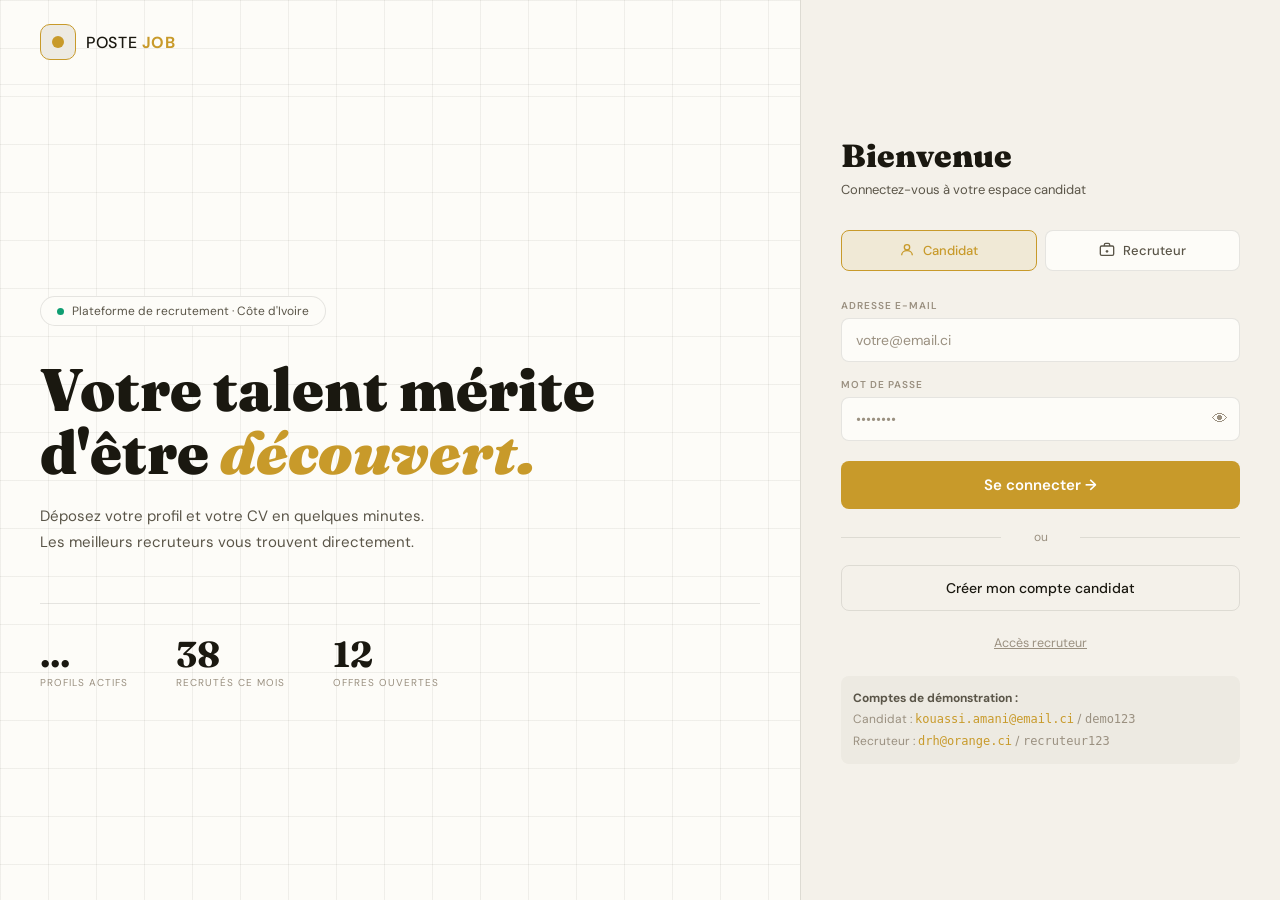
==== profil.html @ 175a701e "premier commit" ====
<!DOCTYPE html>
<html lang="fr">
<head>
<meta charset="UTF-8">
<meta name="viewport" content="width=device-width, initial-scale=1.0">
<title>POSTE JOB — Mon profil</title>
<link rel="stylesheet" href="assets/css/profil.css">
<link href="https://fonts.googleapis.com/css2?family=Fraunces:ital,wght@0,400;0,700;0,900;1,700&family=DM+Sans:wght@300;400;500;600&display=swap" rel="stylesheet">

</head>
<body>

<nav class="topbar">
  <div class="logo-wrap" onclick="window.location.href='index.html'">
    <div class="logo-icon"><span></span></div>
    <div class="logo-text">POSTE <strong>JOB</strong></div>
  </div>
  <div class="topbar-right">
    <button class="notif-btn">🔔</button>
    <div class="user-chip">
      <div class="user-ava" id="topbar-ava">?</div>
      <span id="topbar-name">Chargement…</span>
    </div>
    <button class="btn-ghost" onclick="logout()">Déconnexion</button>
  </div>
</nav>

<div class="layout">
  <!-- Sidebar -->
  <aside class="sidebar">
    <div class="nav-section">
      <div class="nav-lbl">Candidat</div>
      <div class="nav-item active">
        <svg viewBox="0 0 24 24" fill="none" stroke="currentColor" stroke-width="2"><circle cx="12" cy="8" r="4"/><path d="M4 20c0-4 3.6-7 8-7s8 3 8 7"/></svg>
        Mon profil
      </div>
      <div class="nav-item">
        <svg viewBox="0 0 24 24" fill="none" stroke="currentColor" stroke-width="2"><path d="M21 15a2 2 0 0 1-2 2H7l-4 4V5a2 2 0 0 1 2-2h14a2 2 0 0 1 2 2z"/></svg>
        Messages
        <span class="nav-badge">3</span>
      </div>
      <div class="nav-item">
        <svg viewBox="0 0 24 24" fill="none" stroke="currentColor" stroke-width="2"><path d="M14 2H6a2 2 0 0 0-2 2v16a2 2 0 0 0 2 2h12a2 2 0 0 0 2-2V8z"/><polyline points="14 2 14 8 20 8"/></svg>
        Mes candidatures
      </div>
      <div class="nav-item">
        <svg viewBox="0 0 24 24" fill="none" stroke="currentColor" stroke-width="2"><circle cx="11" cy="11" r="8"/><line x1="21" y1="21" x2="16.65" y2="16.65"/></svg>
        Offres d'emploi
      </div>
    </div>
    <div class="nav-section">
      <div class="nav-lbl">Compte</div>
      <div class="nav-item">
        <svg viewBox="0 0 24 24" fill="none" stroke="currentColor" stroke-width="2"><circle cx="12" cy="12" r="3"/><path d="M19.07 4.93a10 10 0 0 1 0 14.14M4.93 4.93a10 10 0 0 0 0 14.14"/></svg>
        Paramètres
      </div>
      <div class="nav-item" onclick="logout()">
        <svg viewBox="0 0 24 24" fill="none" stroke="currentColor" stroke-width="2"><path d="M9 21H5a2 2 0 0 1-2-2V5a2 2 0 0 1 2-2h4"/><polyline points="16 17 21 12 16 7"/><line x1="21" y1="12" x2="9" y2="12"/></svg>
        Déconnexion
      </div>
    </div>
  </aside>

  <!-- Main -->
  <main class="main" id="main-content">
    <!-- Hero -->
    <div class="profil-hero">
      <div class="hero-inner">
        <div class="big-ava" id="p-ava">?</div>
        <div class="hero-info">
          <div class="profil-nm" id="p-nm">Chargement…</div>
          <div class="profil-role" id="p-role"></div>
          <div class="badges-row">
            <span class="badge badge-amber" id="p-badge-xp"></span>
            <span class="badge badge-grey" id="p-badge-ville"></span>
            <span class="badge badge-jade" id="p-badge-dispo"></span>
          </div>
        </div>
        <button class="btn-edit" onclick="openModal()">✏️ Modifier le profil</button>
      </div>
    </div>

    <!-- Complétion -->
    <div class="pcard full" style="margin-bottom:1rem;">
      <div class="pcard-hd">Complétude du profil</div>
      <div class="completion-bar"><div class="completion-fill" id="completion-fill" style="width:0%"></div></div>
      <div class="completion-lbl" id="completion-lbl">Calcul en cours…</div>
    </div>

    <!-- Grille -->
    <div class="profil-grid">
      <div class="pcard">
        <div class="pcard-hd">Informations</div>
        <div class="info-row"><span class="info-lbl">E-mail</span><span class="info-val" id="p-email">—</span></div>
        <div class="info-row"><span class="info-lbl">Téléphone</span><span class="info-val" id="p-tel">—</span></div>
        <div class="info-row"><span class="info-lbl">Secteur</span><span class="info-val" id="p-secteur">—</span></div>
        <div class="info-row"><span class="info-lbl">Études</span><span class="info-val" id="p-etude">—</span></div>
        <div class="info-row"><span class="info-lbl">Prétention</span><span class="info-val" id="p-salaire">—</span></div>
      </div>

      <div class="pcard">
        <div class="pcard-hd">Expérience</div>
        <div class="xp-visual">
          <div class="xp-num" id="p-xp-num">0</div>
          <div class="xp-bar-wrap">
            <div class="xp-bar-lbl">Niveau de séniorité</div>
            <div class="xp-bar-track"><div class="xp-bar-fill" id="p-xp-bar" style="width:0%"></div></div>
          </div>
        </div>
        <div class="xp-pill" id="p-xp-pill">—</div>
      </div>

      <div class="pcard full">
        <div class="pcard-hd">Présentation</div>
        <p class="pcard-bio" id="p-bio">—</p>
      </div>

      <div class="pcard full">
        <div class="pcard-hd">Compétences</div>
        <div class="chips-ro" id="p-chips"></div>
      </div>
      <div class="pcard full" id="cv-card">
        <div class="pcard-hd">Curriculum Vitæ</div>
        <div id="cv-card-content">
          <span style="color:var(--text3);font-style:italic;font-size:13px;">Aucun CV chargé — cliquez sur "Modifier le profil" pour en ajouter un.</span>
        </div>
      </div>
    </div>

<!-- ══ MODAL ÉDITION ══ -->
<div class="modal-overlay" id="modal-overlay" onclick="if(event.target===this)closeModal()">
  <div class="modal">
    <div class="modal-hd">
      <div class="modal-ttl">Modifier le profil</div>
      <button class="modal-close" onclick="closeModal()">✕</button>
    </div>

    <div class="modal-sec">Identité</div>
    <div class="fgrid">
      <div class="fld"><label>Prénom</label><input type="text" id="m-prenom"></div>
      <div class="fld"><label>Nom</label><input type="text" id="m-nom"></div>
      <div class="fld span2"><label>Poste / Titre</label><input type="text" id="m-poste"></div>
      <div class="fld"><label>Ville</label><input type="text" id="m-ville"></div>
      <div class="fld"><label>Téléphone</label><input type="tel" id="m-tel"></div>
    </div>

    <div class="modal-sec">Profil professionnel</div>
    <div class="fgrid">
      <div class="fld">
        <label>Secteur</label>
        <select id="m-secteur">
          <option value="Tech">Informatique / Tech</option>
          <option value="Finance">Finance / Banque</option>
          <option value="Marketing">Marketing / Communication</option>
          <option value="Design">Design / Créatif</option>
          <option value="Réseau">Réseaux / Infra</option>
          <option value="BTP">BTP / Génie civil</option>
          <option value="Santé">Santé</option>
          <option value="Enseignement">Enseignement</option>
          <option value="Autre">Autre</option>
        </select>
      </div>
      <div class="fld">
        <label>Disponibilité</label>
        <select id="m-dispo">
          <option value="Immédiate">Immédiate</option>
          <option value="Sous 1 mois">Sous 1 mois</option>
          <option value="Sous 3 mois">Sous 3 mois</option>
          <option value="Non disponible">Non disponible</option>
        </select>
      </div>
      <div class="fld">
        <label>Niveau d'études</label>
        <select id="m-etude">
          <option>Bac +5 / Master</option>
          <option>Bac +3 / Licence</option>
          <option>BTS / DUT</option>
          <option>Bac</option>
          <option>Autodidacte / Certifications</option>
        </select>
      </div>
      <div class="fld"><label>Prétention (FCFA)</label><input type="text" id="m-salaire" placeholder="Ex : 500 000"></div>
      <div class="fld span2"><label>Bio</label><textarea id="m-bio" rows="3"></textarea></div>
    </div>

    <div class="modal-sec">Expérience</div>
    <div class="xp-row">
      <span style="font-size:13px;color:var(--text2);">Années d'expérience</span>
      <div>
        <span class="xp-preview" id="m-xp-val">0</span>
        <span style="font-size:11px;color:var(--text3);margin-left:4px;" id="m-xp-lvl">Débutant</span>
      </div>
    </div>
    <div class="slider-wrap">
      <div class="track-fill" id="m-track" style="width:0%"></div>
      <input type="range" min="0" max="20" value="0" id="m-xp-slider" oninput="updateModalSlider(this.value)">
    </div>

    <div class="modal-sec">Compétences</div>
    <div class="chips-edit" id="m-chips-box" onclick="document.getElementById('m-chip-inp').focus()">
      <input class="chip-inp" id="m-chip-inp" placeholder="Ajouter… puis Entrée" onkeydown="addModalChip(event)">
    </div>

    <div class="modal-sec">Curriculum Vitæ</div>
    <!-- CV actuel -->
    <div id="cv-current-wrap" style="display:none;margin-bottom:10px;padding:10px 14px;background:var(--jade-soft);border:1px solid rgba(15,158,114,0.2);border-radius:var(--r-sm);display:none;align-items:center;gap:10px;">
      <span style="font-size:20px;">📎</span>
      <div style="flex:1;min-width:0;">
        <div id="cv-current-name" style="font-size:13px;font-weight:500;color:var(--text);white-space:nowrap;overflow:hidden;text-overflow:ellipsis;"></div>
        <div id="cv-current-size" style="font-size:11px;color:var(--text3);margin-top:2px;"></div>
      </div>
      <a id="cv-download-btn" href="#" download style="padding:6px 12px;background:var(--amber);color:#fff;border-radius:var(--r-sm);font-size:12px;font-weight:600;text-decoration:none;">⬇ Télécharger</a>
    </div>
    <!-- Zone upload -->
    <input type="file" id="m-cv-input" accept=".pdf,.doc,.docx" style="display:none" onchange="handleModalCV(this)">
    <div id="m-cv-drop" class="m-cv-zone"
      onclick="document.getElementById('m-cv-input').click()"
      ondragover="event.preventDefault();this.classList.add('m-drag')"
      ondragleave="this.classList.remove('m-drag')"
      ondrop="event.preventDefault();this.classList.remove('m-drag');handleModalCVDrop(event)">
      <div style="font-size:28px;margin-bottom:8px;" id="m-cv-ico">📄</div>
      <div style="font-size:13px;font-weight:500;color:var(--text);margin-bottom:4px;" id="m-cv-lbl">Cliquez ou glissez un nouveau CV</div>
      <div style="font-size:11px;color:var(--text3);" id="m-cv-hint">PDF · DOC · DOCX — max 5 Mo</div>
    </div>
    <!-- Nouveau CV preview -->
    <div id="m-cv-preview" style="display:none;margin-top:8px;padding:10px 14px;background:var(--jade-soft);border:1px solid rgba(15,158,114,0.2);border-radius:var(--r-sm);align-items:center;gap:10px;">
      <span style="font-size:20px;">✅</span>
      <div style="flex:1;min-width:0;">
        <div id="m-cv-filename" style="font-size:13px;font-weight:500;color:var(--jade);white-space:nowrap;overflow:hidden;text-overflow:ellipsis;"></div>
        <div id="m-cv-filesize" style="font-size:11px;color:var(--text3);margin-top:2px;"></div>
      </div>
      <button onclick="removeModalCV()" style="background:none;border:none;cursor:pointer;font-size:16px;color:var(--text3);" title="Annuler">✕</button>
    </div>
    <div class="modal-actions">
      <button class="btn-ghost" onclick="closeModal()">Annuler</button>
      <button class="btn-cta" onclick="saveProfile()">Enregistrer →</button>
    </div>
  </div>
</div>

<div class="toast" id="toast"><span id="toast-msg"></span></div>
<script src="assets/js/profil.js"></script>
</body>
</html>
---- assets/css/profil.css ----
*,
*::before,
*::after {
  box-sizing: border-box;
  margin: 0;
  padding: 0;
}
:root {
  --amber: #c89a2a;
  --amber-dark: #a07a18;
  --amber-soft: rgba(200, 154, 42, 0.1);
  --amber-mid: rgba(200, 154, 42, 0.2);
  --jade: #0f9e72;
  --jade-soft: rgba(15, 158, 114, 0.08);
  --bg: #f4f1ea;
  --bg2: #fdfcf8;
  --bg3: #edeae2;
  --card: #ffffff;
  --text: #1a1810;
  --text2: #5a5548;
  --text3: #9a9080;
  --line: rgba(26, 24, 16, 0.1);
  --r: 14px;
  --r-sm: 8px;
  --r-lg: 20px;
  --shadow: 0 2px 20px rgba(26, 24, 16, 0.07);
  --shadow-lg: 0 8px 40px rgba(26, 24, 16, 0.12);
}
body {
  font-family: "DM Sans", sans-serif;
  background: var(--bg);
  color: var(--text);
  min-height: 100vh;
}

/* ── Topbar ── */
.topbar {
  background: var(--bg2);
  border-bottom: 1px solid var(--line);
  padding: 0 2rem;
  height: 60px;
  display: flex;
  align-items: center;
  justify-content: space-between;
  position: sticky;
  top: 0;
  z-index: 50;
}
.logo-wrap {
  display: flex;
  align-items: center;
  gap: 10px;
  cursor: pointer;
}
.logo-icon {
  width: 36px;
  height: 36px;
  background: var(--bg3);
  border: 1.5px solid var(--amber);
  border-radius: 10px;
  display: grid;
  place-items: center;
}
.logo-icon span {
  width: 12px;
  height: 12px;
  background: var(--amber);
  border-radius: 50%;
  display: block;
}
.logo-text {
  font-size: 16px;
  font-weight: 500;
  letter-spacing: 0.04em;
  color: var(--text);
}
.logo-text strong {
  color: var(--amber);
}
.topbar-right {
  display: flex;
  align-items: center;
  gap: 12px;
}
.notif-btn {
  width: 36px;
  height: 36px;
  border: 1px solid var(--line);
  border-radius: 8px;
  background: transparent;
  cursor: pointer;
  font-size: 16px;
  transition: 0.2s;
}
.notif-btn:hover {
  border-color: var(--amber);
}
.user-chip {
  display: flex;
  align-items: center;
  gap: 8px;
  padding: 6px 12px;
  background: var(--bg3);
  border: 1px solid var(--line);
  border-radius: 30px;
  font-size: 13px;
  font-weight: 500;
}
.user-ava {
  width: 28px;
  height: 28px;
  border-radius: 50%;
  background: var(--amber-soft);
  border: 1.5px solid var(--amber-mid);
  display: grid;
  place-items: center;
  font-family: "Fraunces", serif;
  font-size: 12px;
  color: var(--amber);
  flex-shrink: 0;
}
.btn-ghost {
  padding: 8px 16px;
  background: transparent;
  border: 1.5px solid var(--line);
  border-radius: var(--r-sm);
  font-family: "DM Sans", sans-serif;
  font-size: 13px;
  font-weight: 500;
  color: var(--text2);
  cursor: pointer;
  transition: 0.2s;
}
.btn-ghost:hover {
  border-color: var(--text2);
  color: var(--text);
}

/* ── Layout ── */
.layout {
  display: grid;
  grid-template-columns: 240px 1fr;
  min-height: calc(100vh - 60px);
}

/* ── Sidebar ── */
.sidebar {
  background: var(--bg2);
  border-right: 1px solid var(--line);
  padding: 1.5rem 0;
}
.nav-section {
  padding: 0 1rem;
  margin-bottom: 1.5rem;
}
.nav-lbl {
  font-size: 10px;
  font-weight: 600;
  text-transform: uppercase;
  letter-spacing: 0.1em;
  color: var(--text3);
  padding: 0 0.75rem;
  margin-bottom: 0.5rem;
}
.nav-item {
  display: flex;
  align-items: center;
  gap: 10px;
  padding: 10px 12px;
  border-radius: var(--r-sm);
  font-size: 13.5px;
  font-weight: 500;
  color: var(--text2);
  cursor: pointer;
  transition: 0.2s;
  margin-bottom: 2px;
  text-decoration: none;
}
.nav-item:hover {
  background: var(--bg3);
  color: var(--text);
}
.nav-item.active {
  background: var(--amber-soft);
  color: var(--amber);
}
.nav-item svg {
  width: 17px;
  height: 17px;
  flex-shrink: 0;
}
.nav-badge {
  margin-left: auto;
  padding: 2px 7px;
  background: var(--amber);
  border-radius: 30px;
  font-size: 10px;
  color: #fff;
  font-weight: 600;
}

/* ── Main ── */
.main {
  background: var(--bg);
  padding: 2rem;
  overflow-y: auto;
}

/* ── Hero profil ── */
.profil-hero {
  background: var(--card);
  border: 1px solid var(--line);
  border-radius: var(--r-lg);
  padding: 2rem;
  margin-bottom: 1.25rem;
  position: relative;
  overflow: hidden;
  box-shadow: var(--shadow);
}
.profil-hero::before {
  content: "";
  position: absolute;
  top: 0;
  left: 0;
  right: 0;
  height: 4px;
  background: linear-gradient(90deg, var(--jade), var(--amber));
}
.hero-inner {
  display: flex;
  align-items: center;
  gap: 1.75rem;
  flex-wrap: wrap;
}
.big-ava {
  width: 80px;
  height: 80px;
  border-radius: 50%;
  background: linear-gradient(135deg, var(--amber-soft), var(--amber-mid));
  border: 2px solid rgba(200, 154, 42, 0.3);
  display: grid;
  place-items: center;
  font-family: "Fraunces", serif;
  font-size: 28px;
  color: var(--amber);
  flex-shrink: 0;
}
.hero-info {
  flex: 1;
  min-width: 200px;
}
.profil-nm {
  font-family: "Fraunces", serif;
  font-size: 24px;
  font-weight: 900;
  margin-bottom: 3px;
}
.profil-role {
  font-size: 13px;
  color: var(--text2);
  margin-bottom: 10px;
}
.badges-row {
  display: flex;
  gap: 8px;
  flex-wrap: wrap;
}
.badge {
  display: inline-flex;
  align-items: center;
  gap: 5px;
  padding: 4px 12px;
  border-radius: 30px;
  font-size: 11px;
  font-weight: 500;
}
.badge-amber {
  background: var(--amber-soft);
  border: 1px solid var(--amber-mid);
  color: var(--amber);
}
.badge-grey {
  background: var(--bg3);
  border: 1px solid var(--line);
  color: var(--text2);
}
.badge-jade {
  background: var(--jade-soft);
  border: 1px solid rgba(15, 158, 114, 0.2);
  color: var(--jade);
}
.btn-edit {
  display: inline-flex;
  align-items: center;
  gap: 8px;
  padding: 10px 18px;
  background: transparent;
  border: 1.5px solid var(--amber);
  border-radius: var(--r-sm);
  font-family: "DM Sans", sans-serif;
  font-size: 13px;
  font-weight: 500;
  color: var(--amber);
  cursor: pointer;
  transition: 0.2s;
}
.btn-edit:hover {
  background: var(--amber-soft);
}

/* ── Grille de cartes ── */
.profil-grid {
  display: grid;
  grid-template-columns: 1fr 1fr;
  gap: 1rem;
  margin-bottom: 1rem;
}
.pcard {
  background: var(--card);
  border: 1px solid var(--line);
  border-radius: var(--r);
  padding: 1.5rem;
  box-shadow: var(--shadow);
}
.pcard.full {
  grid-column: span 2;
}
.pcard-hd {
  font-size: 10px;
  font-weight: 600;
  text-transform: uppercase;
  letter-spacing: 0.1em;
  color: var(--text3);
  margin-bottom: 1.25rem;
  display: flex;
  align-items: center;
  gap: 8px;
}
.pcard-hd::after {
  content: "";
  flex: 1;
  height: 1px;
  background: var(--line);
}
.info-row {
  display: flex;
  justify-content: space-between;
  align-items: baseline;
  padding: 7px 0;
  border-bottom: 1px solid var(--line2);
}
.info-row:last-child {
  border-bottom: none;
}
.info-lbl {
  font-size: 12px;
  color: var(--text3);
}
.info-val {
  font-size: 13px;
  color: var(--text);
  font-weight: 500;
  text-align: right;
  max-width: 60%;
  word-break: break-word;
}
.pcard-bio {
  font-size: 14px;
  color: var(--text2);
  line-height: 1.75;
}

/* ── XP bar ── */
.xp-visual {
  display: flex;
  align-items: center;
  gap: 1.25rem;
  margin-bottom: 0.75rem;
}
.xp-num {
  font-family: "Fraunces", serif;
  font-size: 48px;
  color: var(--amber);
  line-height: 1;
  flex-shrink: 0;
}
.xp-bar-wrap {
  flex: 1;
}
.xp-bar-lbl {
  font-size: 11px;
  color: var(--text3);
  margin-bottom: 6px;
}
.xp-bar-track {
  height: 6px;
  background: var(--bg3);
  border-radius: 3px;
  overflow: hidden;
}
.xp-bar-fill {
  height: 100%;
  background: linear-gradient(90deg, var(--jade), var(--amber));
  border-radius: 3px;
  transition: width 1s cubic-bezier(0.22, 1, 0.36, 1);
}
.xp-pill {
  display: inline-flex;
  padding: 4px 14px;
  border-radius: 30px;
  font-size: 12px;
  font-weight: 500;
  background: var(--amber-soft);
  border: 1px solid var(--amber-mid);
  color: var(--amber);
  margin-top: 8px;
}

/* ── Chips ── */
.chips-ro {
  display: flex;
  flex-wrap: wrap;
  gap: 7px;
}
.chip-ro {
  padding: 5px 13px;
  background: var(--amber-soft);
  border: 1px solid var(--amber-mid);
  border-radius: 30px;
  font-size: 12px;
  color: var(--amber);
}

/* ── Complétion profil ── */
.completion-bar {
  height: 6px;
  background: var(--bg3);
  border-radius: 3px;
  overflow: hidden;
  margin-bottom: 6px;
}
.completion-fill {
  height: 100%;
  background: linear-gradient(90deg, var(--jade), var(--amber));
  border-radius: 3px;
  transition: width 0.8s ease;
}
.completion-lbl {
  font-size: 12px;
  color: var(--text2);
}

/* ── Modal édition ── */
.modal-overlay {
  display: none;
  position: fixed;
  inset: 0;
  background: rgba(26, 24, 16, 0.45);
  backdrop-filter: blur(4px);
  z-index: 100;
  align-items: center;
  justify-content: center;
}
.modal-overlay.open {
  display: flex;
  animation: fadeIn 0.2s ease;
}
@keyframes fadeIn {
  from {
    opacity: 0;
  }
  to {
    opacity: 1;
  }
}
.modal {
  background: var(--bg2);
  border: 1px solid var(--line);
  border-radius: var(--r-lg);
  padding: 2rem;
  width: 100%;
  max-width: 580px;
  max-height: 88vh;
  overflow-y: auto;
  box-shadow: var(--shadow-lg);
  animation: slideUp 0.25s ease;
}
@keyframes slideUp {
  from {
    transform: translateY(20px);
    opacity: 0;
  }
  to {
    transform: translateY(0);
    opacity: 1;
  }
}
.modal-hd {
  display: flex;
  justify-content: space-between;
  align-items: center;
  margin-bottom: 1.5rem;
}
.modal-ttl {
  font-family: "Fraunces", serif;
  font-size: 22px;
  font-weight: 900;
}
.modal-close {
  width: 34px;
  height: 34px;
  border: 1px solid var(--line);
  border-radius: 8px;
  background: transparent;
  cursor: pointer;
  font-size: 18px;
  display: grid;
  place-items: center;
  transition: 0.2s;
}
.modal-close:hover {
  border-color: var(--text2);
}
.fgrid {
  display: grid;
  grid-template-columns: 1fr 1fr;
  gap: 12px;
}
.span2 {
  grid-column: span 2;
}
.fld {
  margin-bottom: 0;
}
.fld label {
  display: block;
  font-size: 10px;
  font-weight: 600;
  text-transform: uppercase;
  letter-spacing: 0.08em;
  color: var(--text3);
  margin-bottom: 6px;
}
.fld input,
.fld select,
.fld textarea {
  width: 100%;
  padding: 11px 13px;
  background: var(--bg);
  border: 1.5px solid var(--line);
  border-radius: var(--r-sm);
  font-family: "DM Sans", sans-serif;
  font-size: 14px;
  color: var(--text);
  outline: none;
  transition: 0.2s;
  appearance: none;
  box-sizing: border-box;
}
.fld input:focus,
.fld select:focus,
.fld textarea:focus {
  border-color: var(--amber);
  background: #fff;
}
.fld textarea {
  resize: vertical;
  min-height: 80px;
  line-height: 1.65;
}
.fld select {
  background-image: url("data:image/svg+xml,%3Csvg xmlns='http://www.w3.org/2000/svg' width='10' height='6'%3E%3Cpath d='M1 1l4 4 4-4' stroke='%239A9080' stroke-width='1.5' fill='none' stroke-linecap='round'/%3E%3C/svg%3E");
  background-repeat: no-repeat;
  background-position: right 12px center;
  padding-right: 32px;
}
.modal-sec {
  font-size: 10px;
  font-weight: 600;
  text-transform: uppercase;
  letter-spacing: 0.1em;
  color: var(--text3);
  margin: 1.25rem 0 0.75rem;
  display: flex;
  align-items: center;
  gap: 8px;
}
.modal-sec::after {
  content: "";
  flex: 1;
  height: 1px;
  background: var(--line);
}

/* ── CV upload modal ── */
.m-cv-zone {
  border: 1.5px dashed var(--line);
  border-radius: var(--r-sm);
  padding: 1.5rem;
  text-align: center;
  cursor: pointer;
  transition: 0.2s;
  background: var(--bg);
}
.m-cv-zone:hover {
  border-color: rgba(200, 154, 42, 0.4);
  background: var(--amber-soft);
}
.m-cv-zone.ok {
  border-style: solid;
  border-color: rgba(15, 158, 114, 0.35);
  background: var(--jade-soft);
}
.m-cv-zone.m-drag {
  border-color: var(--amber);
  background: var(--amber-soft);
}
.chips-edit {
  background: var(--bg);
  border: 1.5px solid var(--line);
  border-radius: var(--r-sm);
  padding: 8px;
  display: flex;
  flex-wrap: wrap;
  gap: 6px;
  min-height: 46px;
  cursor: text;
  transition: border-color 0.2s;
}
.chips-edit:focus-within {
  border-color: var(--amber);
}
.chip-tag {
  display: inline-flex;
  align-items: center;
  gap: 5px;
  padding: 4px 10px;
  background: var(--amber-soft);
  border: 1px solid var(--amber-mid);
  border-radius: 30px;
  font-size: 12px;
  color: var(--amber);
  animation: chipIn 0.18s ease;
}
@keyframes chipIn {
  from {
    opacity: 0;
    transform: scale(0.85);
  }
  to {
    opacity: 1;
    transform: scale(1);
  }
}
.chip-tag button {
  background: none;
  border: none;
  color: rgba(200, 154, 42, 0.45);
  cursor: pointer;
  padding: 0;
  font-size: 15px;
  line-height: 1;
  display: flex;
}
.chip-tag button:hover {
  color: var(--amber);
}
.chip-inp {
  background: transparent;
  border: none;
  outline: none;
  color: var(--text);
  font-family: "DM Sans", sans-serif;
  font-size: 13px;
  min-width: 100px;
  flex: 1;
  padding: 2px 4px;
}
.chip-inp::placeholder {
  color: var(--text3);
}

/* Slider modal */
input[type="range"] {
  -webkit-appearance: none;
  appearance: none;
  width: 100%;
  height: 4px;
  background: var(--bg3);
  border-radius: 2px;
  outline: none;
  cursor: pointer;
}
input[type="range"]::-webkit-slider-thumb {
  -webkit-appearance: none;
  width: 22px;
  height: 22px;
  border-radius: 50%;
  background: var(--amber);
  border: 3px solid #fff;
  box-shadow: 0 0 0 2px var(--amber);
  cursor: pointer;
  transition: transform 0.15s;
}
input[type="range"]::-webkit-slider-thumb:hover {
  transform: scale(1.15);
}
.slider-wrap {
  position: relative;
  margin-top: 0.5rem;
}
.track-fill {
  position: absolute;
  left: 0;
  top: 50%;
  transform: translateY(-50%);
  height: 4px;
  background: linear-gradient(90deg, var(--jade), var(--amber));
  border-radius: 2px;
  pointer-events: none;
}
.xp-row {
  display: flex;
  align-items: center;
  justify-content: space-between;
  margin-bottom: 0.5rem;
}
.xp-preview {
  font-family: "Fraunces", serif;
  font-size: 24px;
  color: var(--amber);
}

.modal-actions {
  display: flex;
  justify-content: flex-end;
  gap: 10px;
  margin-top: 1.5rem;
}
.btn-cta {
  padding: 11px 28px;
  background: var(--amber);
  border: none;
  border-radius: var(--r-sm);
  font-family: "DM Sans", sans-serif;
  font-size: 14px;
  font-weight: 600;
  color: #fff;
  cursor: pointer;
  transition: 0.2s;
}
.btn-cta:hover {
  background: var(--amber-dark);
}

/* ── Toast ── */
.toast {
  position: fixed;
  bottom: 2rem;
  right: 2rem;
  background: var(--text);
  color: #fff;
  padding: 12px 20px;
  border-radius: var(--r-sm);
  font-size: 14px;
  font-weight: 500;
  box-shadow: var(--shadow-lg);
  transform: translateY(100px);
  opacity: 0;
  transition: 0.3s cubic-bezier(0.22, 1, 0.36, 1);
  z-index: 999;
  display: flex;
  align-items: center;
  gap: 10px;
}
.toast.show {
  transform: translateY(0);
  opacity: 1;
}

@media (max-width: 800px) {
  .layout {
    grid-template-columns: 1fr;
  }
  .sidebar {
    display: none;
  }
  .profil-grid {
    grid-template-columns: 1fr;
  }
  .pcard.full {
    grid-column: span 1;
  }
}
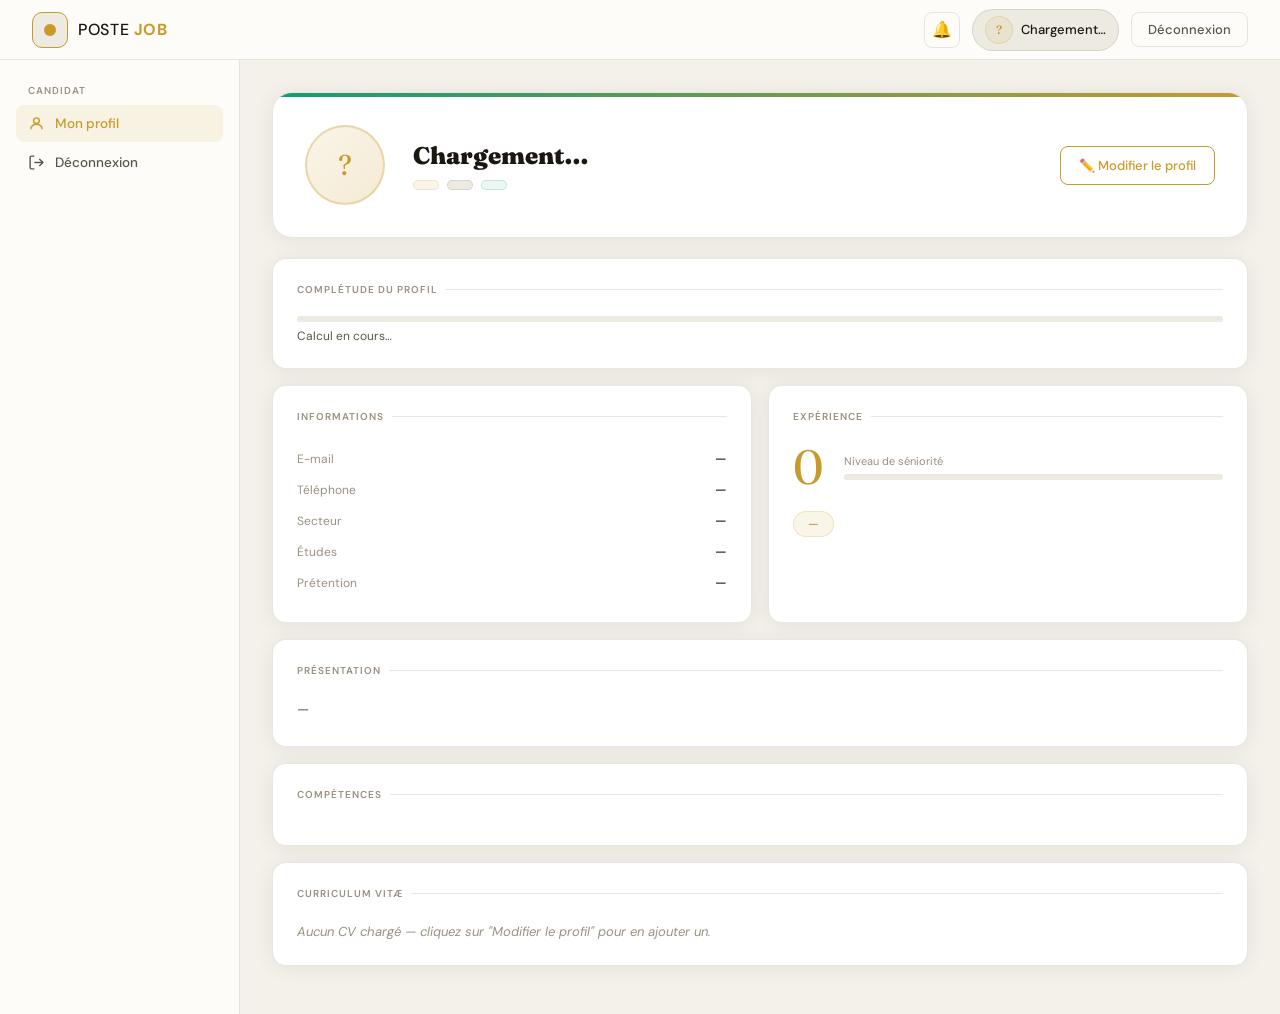
==== commit ef59b23a: "tiba" ====
--- a/profil.html
+++ b/profil.html
@@ -34,26 +34,7 @@
         <svg viewBox="0 0 24 24" fill="none" stroke="currentColor" stroke-width="2"><circle cx="12" cy="8" r="4"/><path d="M4 20c0-4 3.6-7 8-7s8 3 8 7"/></svg>
         Mon profil
       </div>
-      <div class="nav-item">
-        <svg viewBox="0 0 24 24" fill="none" stroke="currentColor" stroke-width="2"><path d="M21 15a2 2 0 0 1-2 2H7l-4 4V5a2 2 0 0 1 2-2h14a2 2 0 0 1 2 2z"/></svg>
-        Messages
-        <span class="nav-badge">3</span>
-      </div>
-      <div class="nav-item">
-        <svg viewBox="0 0 24 24" fill="none" stroke="currentColor" stroke-width="2"><path d="M14 2H6a2 2 0 0 0-2 2v16a2 2 0 0 0 2 2h12a2 2 0 0 0 2-2V8z"/><polyline points="14 2 14 8 20 8"/></svg>
-        Mes candidatures
-      </div>
-      <div class="nav-item">
-        <svg viewBox="0 0 24 24" fill="none" stroke="currentColor" stroke-width="2"><circle cx="11" cy="11" r="8"/><line x1="21" y1="21" x2="16.65" y2="16.65"/></svg>
-        Offres d'emploi
-      </div>
-    </div>
-    <div class="nav-section">
-      <div class="nav-lbl">Compte</div>
-      <div class="nav-item">
-        <svg viewBox="0 0 24 24" fill="none" stroke="currentColor" stroke-width="2"><circle cx="12" cy="12" r="3"/><path d="M19.07 4.93a10 10 0 0 1 0 14.14M4.93 4.93a10 10 0 0 0 0 14.14"/></svg>
-        Paramètres
-      </div>
+
       <div class="nav-item" onclick="logout()">
         <svg viewBox="0 0 24 24" fill="none" stroke="currentColor" stroke-width="2"><path d="M9 21H5a2 2 0 0 1-2-2V5a2 2 0 0 1 2-2h4"/><polyline points="16 17 21 12 16 7"/><line x1="21" y1="12" x2="9" y2="12"/></svg>
         Déconnexion
